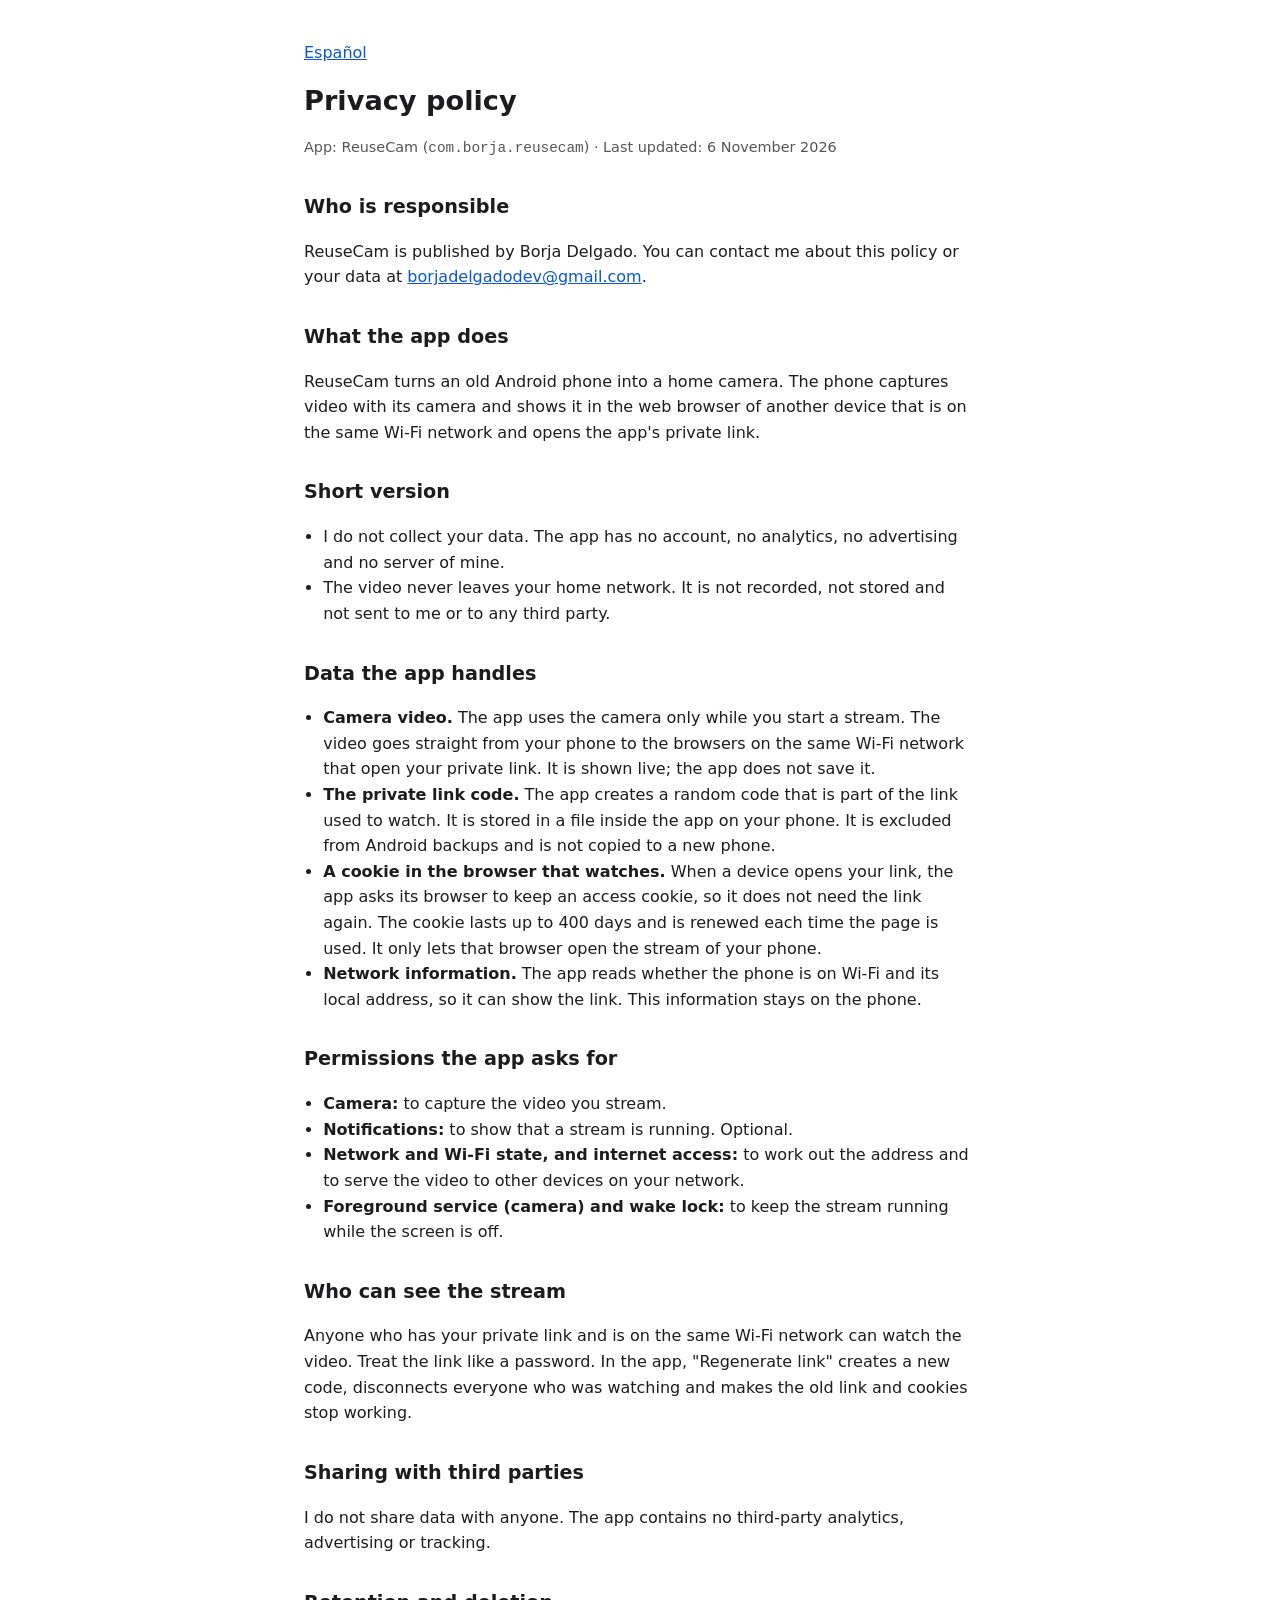
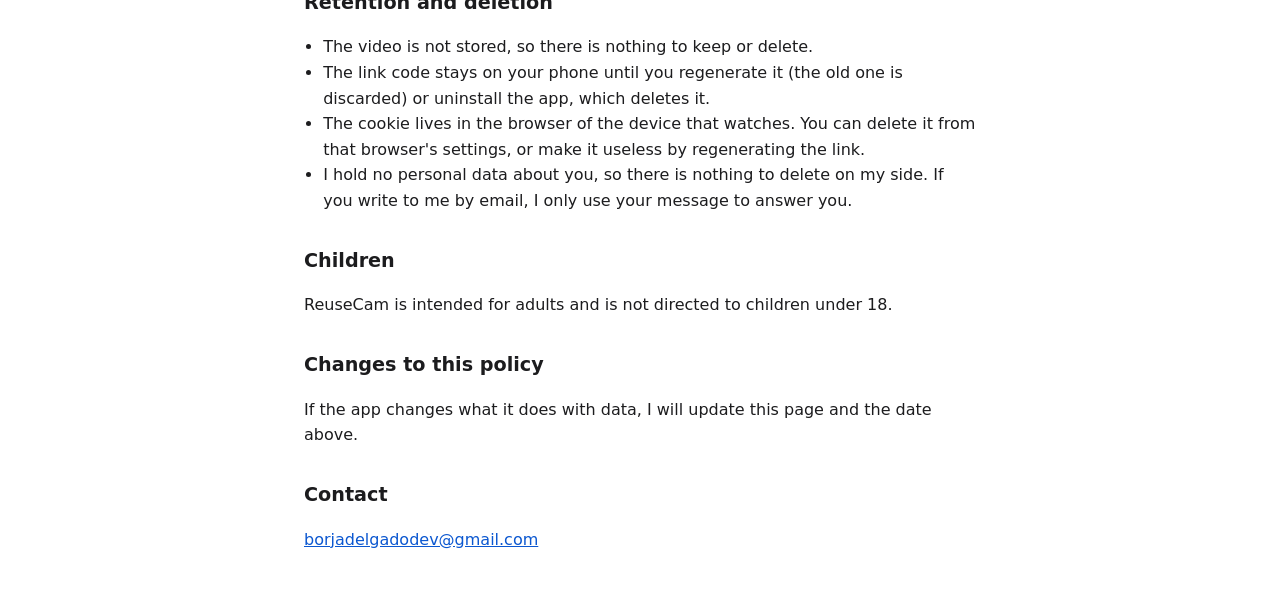
==== en/index.html @ bd396a9a "docs: add the ReuseCam privacy policy in Spanish and English" ====
<!DOCTYPE html>
<html lang="en">
<head>
<meta charset="utf-8">
<meta name="viewport" content="width=device-width, initial-scale=1">
<title>Privacy policy · ReuseCam</title>
<link rel="stylesheet" href="../style.css">
</head>
<body>
<p><a href="../es/">Español</a></p>
<h1>Privacy policy</h1>
<p class="meta">App: ReuseCam (<code>com.borja.reusecam</code>) · Last updated: 6 November 2026</p>

<h2>Who is responsible</h2>
<p>ReuseCam is published by Borja Delgado. You can contact me about this policy or your data at
<a href="mailto:borjadelgadodev@gmail.com">borjadelgadodev@gmail.com</a>.</p>

<h2>What the app does</h2>
<p>ReuseCam turns an old Android phone into a home camera. The phone captures video with its camera and shows it in the
web browser of another device that is on the same Wi-Fi network and opens the app's private link.</p>

<h2>Short version</h2>
<ul>
<li>I do not collect your data. The app has no account, no analytics, no advertising and no server of mine.</li>
<li>The video never leaves your home network. It is not recorded, not stored and not sent to me or to any third party.</li>
</ul>

<h2>Data the app handles</h2>
<ul>
<li><strong>Camera video.</strong> The app uses the camera only while you start a stream. The video goes straight from
your phone to the browsers on the same Wi-Fi network that open your private link. It is shown live; the app does not
save it.</li>
<li><strong>The private link code.</strong> The app creates a random code that is part of the link used to watch. It is
stored in a file inside the app on your phone. It is excluded from Android backups and is not copied to a new phone.</li>
<li><strong>A cookie in the browser that watches.</strong> When a device opens your link, the app asks its browser to
keep an access cookie, so it does not need the link again. The cookie lasts up to 400 days and is renewed each time the
page is used. It only lets that browser open the stream of your phone.</li>
<li><strong>Network information.</strong> The app reads whether the phone is on Wi-Fi and its local address, so it can
show the link. This information stays on the phone.</li>
</ul>

<h2>Permissions the app asks for</h2>
<ul>
<li><strong>Camera:</strong> to capture the video you stream.</li>
<li><strong>Notifications:</strong> to show that a stream is running. Optional.</li>
<li><strong>Network and Wi-Fi state, and internet access:</strong> to work out the address and to serve the video to
other devices on your network.</li>
<li><strong>Foreground service (camera) and wake lock:</strong> to keep the stream running while the screen is off.</li>
</ul>

<h2>Who can see the stream</h2>
<p>Anyone who has your private link and is on the same Wi-Fi network can watch the video. Treat the link like a password.
In the app, "Regenerate link" creates a new code, disconnects everyone who was watching and makes the old link and
cookies stop working.</p>

<h2>Sharing with third parties</h2>
<p>I do not share data with anyone. The app contains no third-party analytics, advertising or tracking.</p>

<h2>Retention and deletion</h2>
<ul>
<li>The video is not stored, so there is nothing to keep or delete.</li>
<li>The link code stays on your phone until you regenerate it (the old one is discarded) or uninstall the app, which
deletes it.</li>
<li>The cookie lives in the browser of the device that watches. You can delete it from that browser's settings, or make
it useless by regenerating the link.</li>
<li>I hold no personal data about you, so there is nothing to delete on my side. If you write to me by email, I only use
your message to answer you.</li>
</ul>

<h2>Children</h2>
<p>ReuseCam is intended for adults and is not directed to children under 18.</p>

<h2>Changes to this policy</h2>
<p>If the app changes what it does with data, I will update this page and the date above.</p>

<h2>Contact</h2>
<p><a href="mailto:borjadelgadodev@gmail.com">borjadelgadodev@gmail.com</a></p>
</body>
</html>
---- style.css ----
body{font:16px/1.6 system-ui,-apple-system,"Segoe UI",Roboto,sans-serif;max-width:42rem;margin:0 auto;padding:1.5rem 1rem 3rem;color:#1c1c1e;background:#fff}
h1{font-size:1.7rem;line-height:1.25}h2{font-size:1.2rem;margin-top:2rem}
a{color:#0b57d0}ul{padding-left:1.2rem}.meta{color:#555;font-size:.9rem}
@media (prefers-color-scheme:dark){body{color:#e8e8ea;background:#121214}a{color:#8ab4f8}.meta{color:#aaa}}
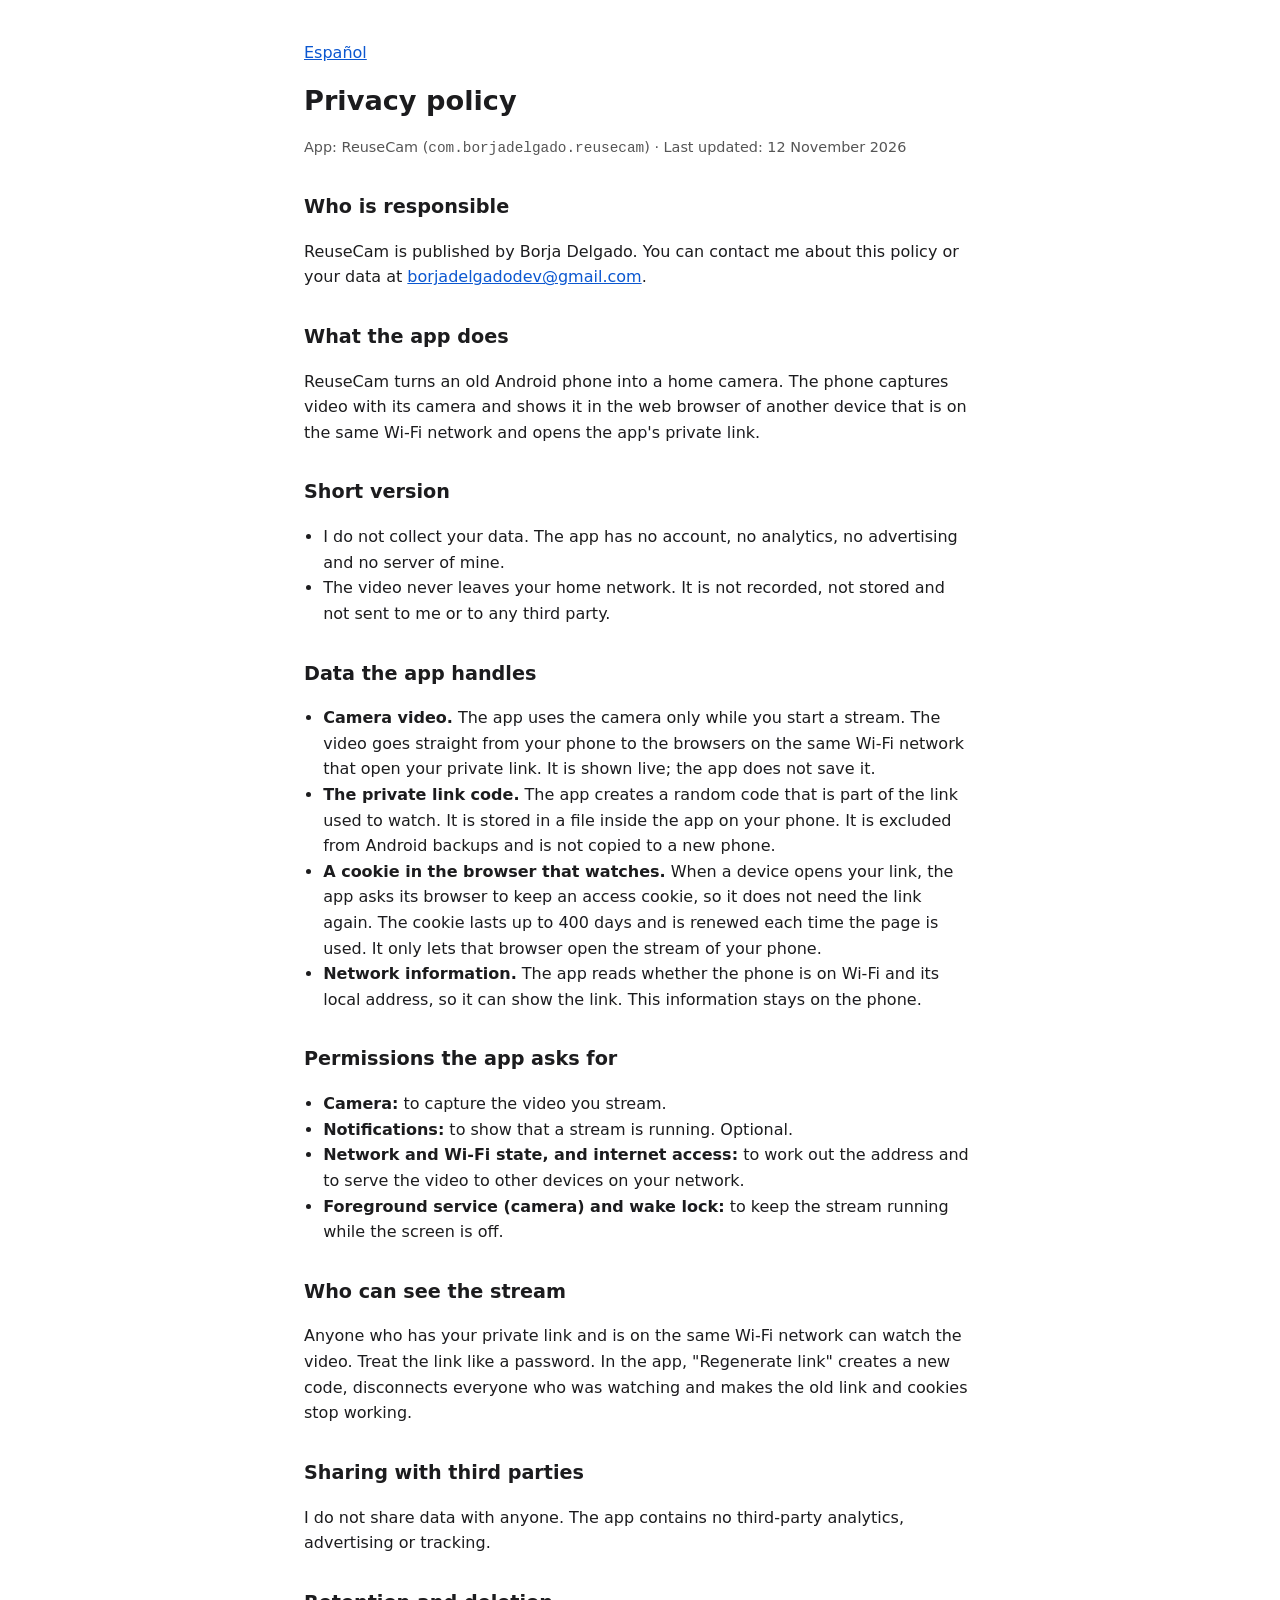
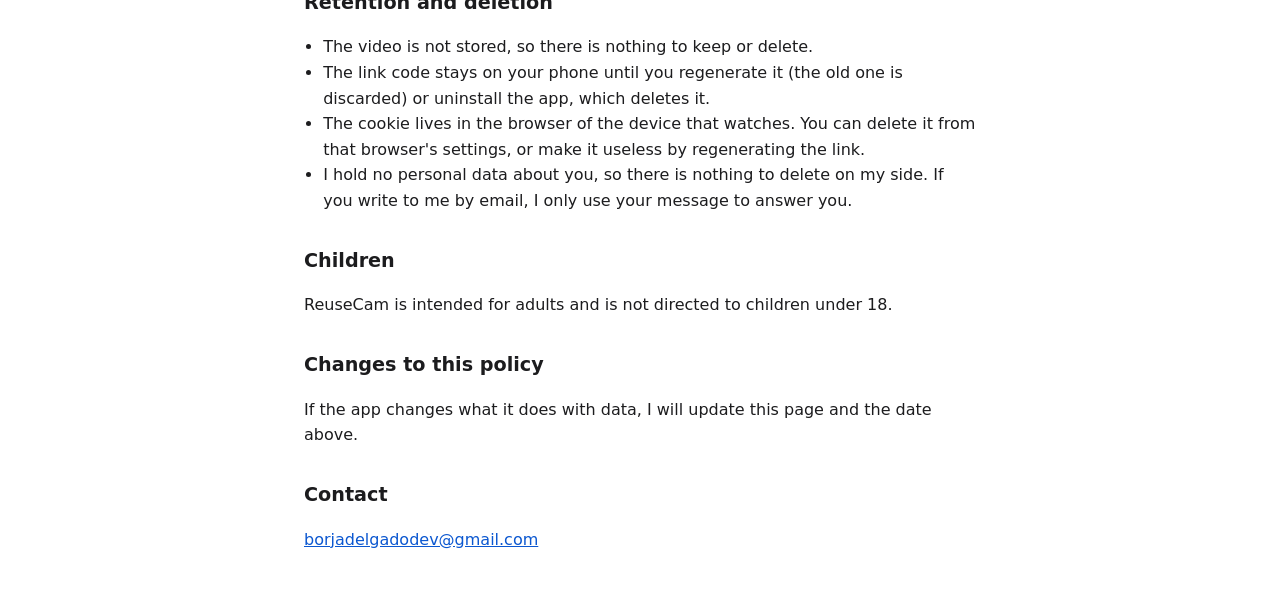
==== commit 4230f878: "chore: update the application id and date in the privacy policy" ====
--- a/en/index.html
+++ b/en/index.html
@@ -9,7 +9,7 @@
 <body>
 <p><a href="../es/">Español</a></p>
 <h1>Privacy policy</h1>
-<p class="meta">App: ReuseCam (<code>com.borja.reusecam</code>) · Last updated: 6 November 2026</p>
+<p class="meta">App: ReuseCam (<code>com.borjadelgado.reusecam</code>) · Last updated: 12 November 2026</p>
 
 <h2>Who is responsible</h2>
 <p>ReuseCam is published by Borja Delgado. You can contact me about this policy or your data at
